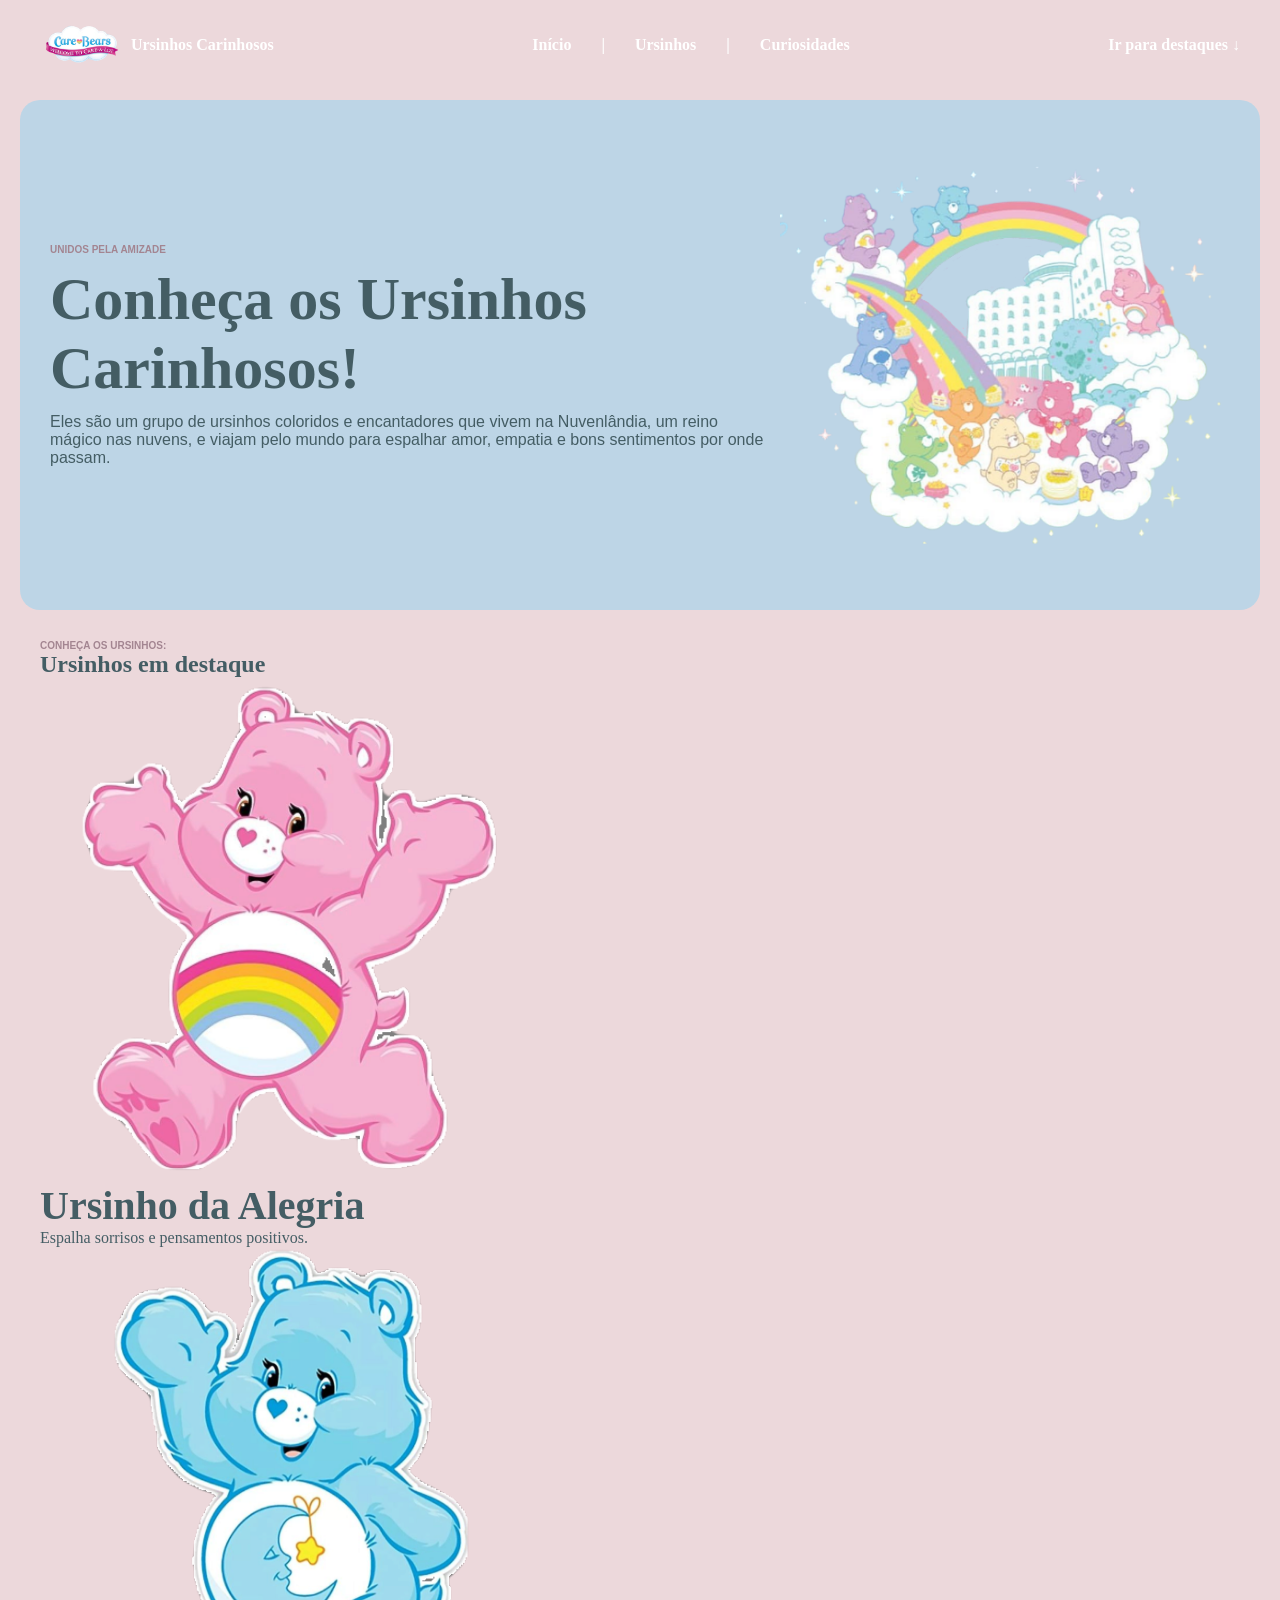
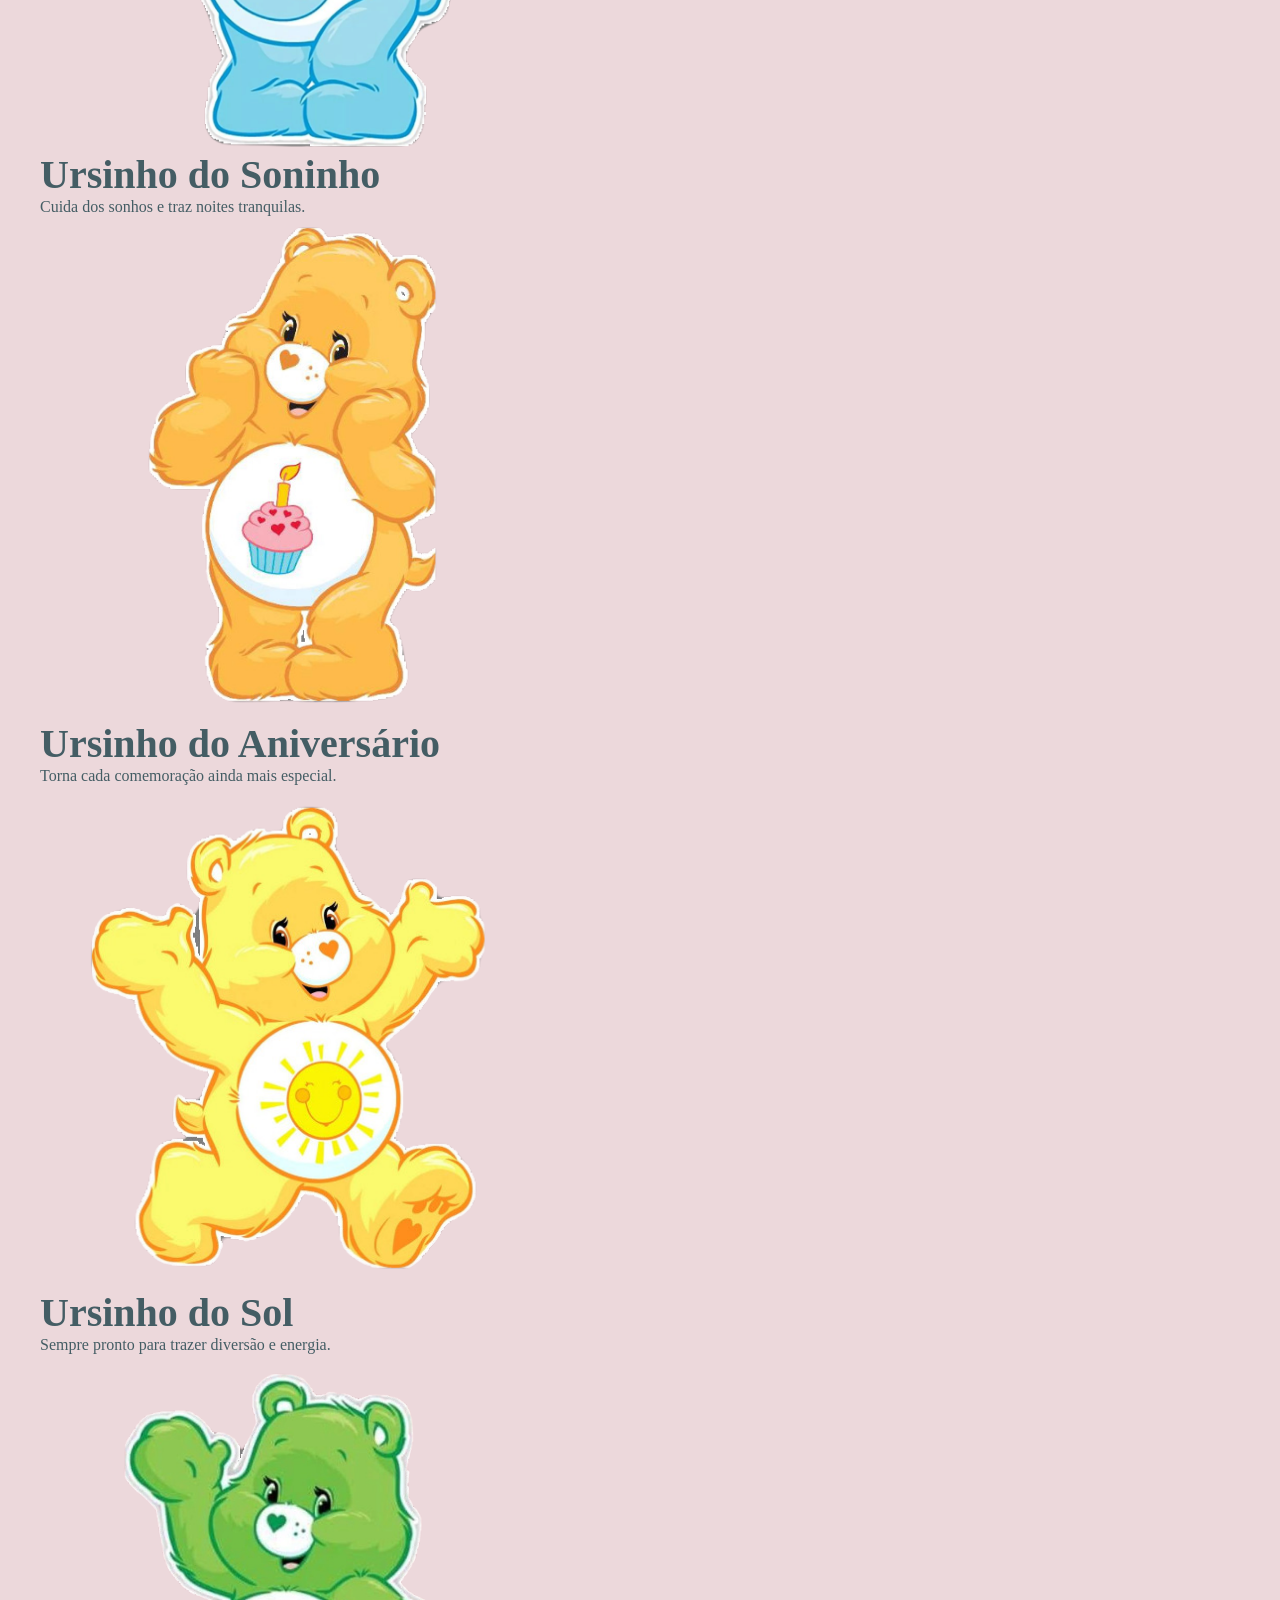
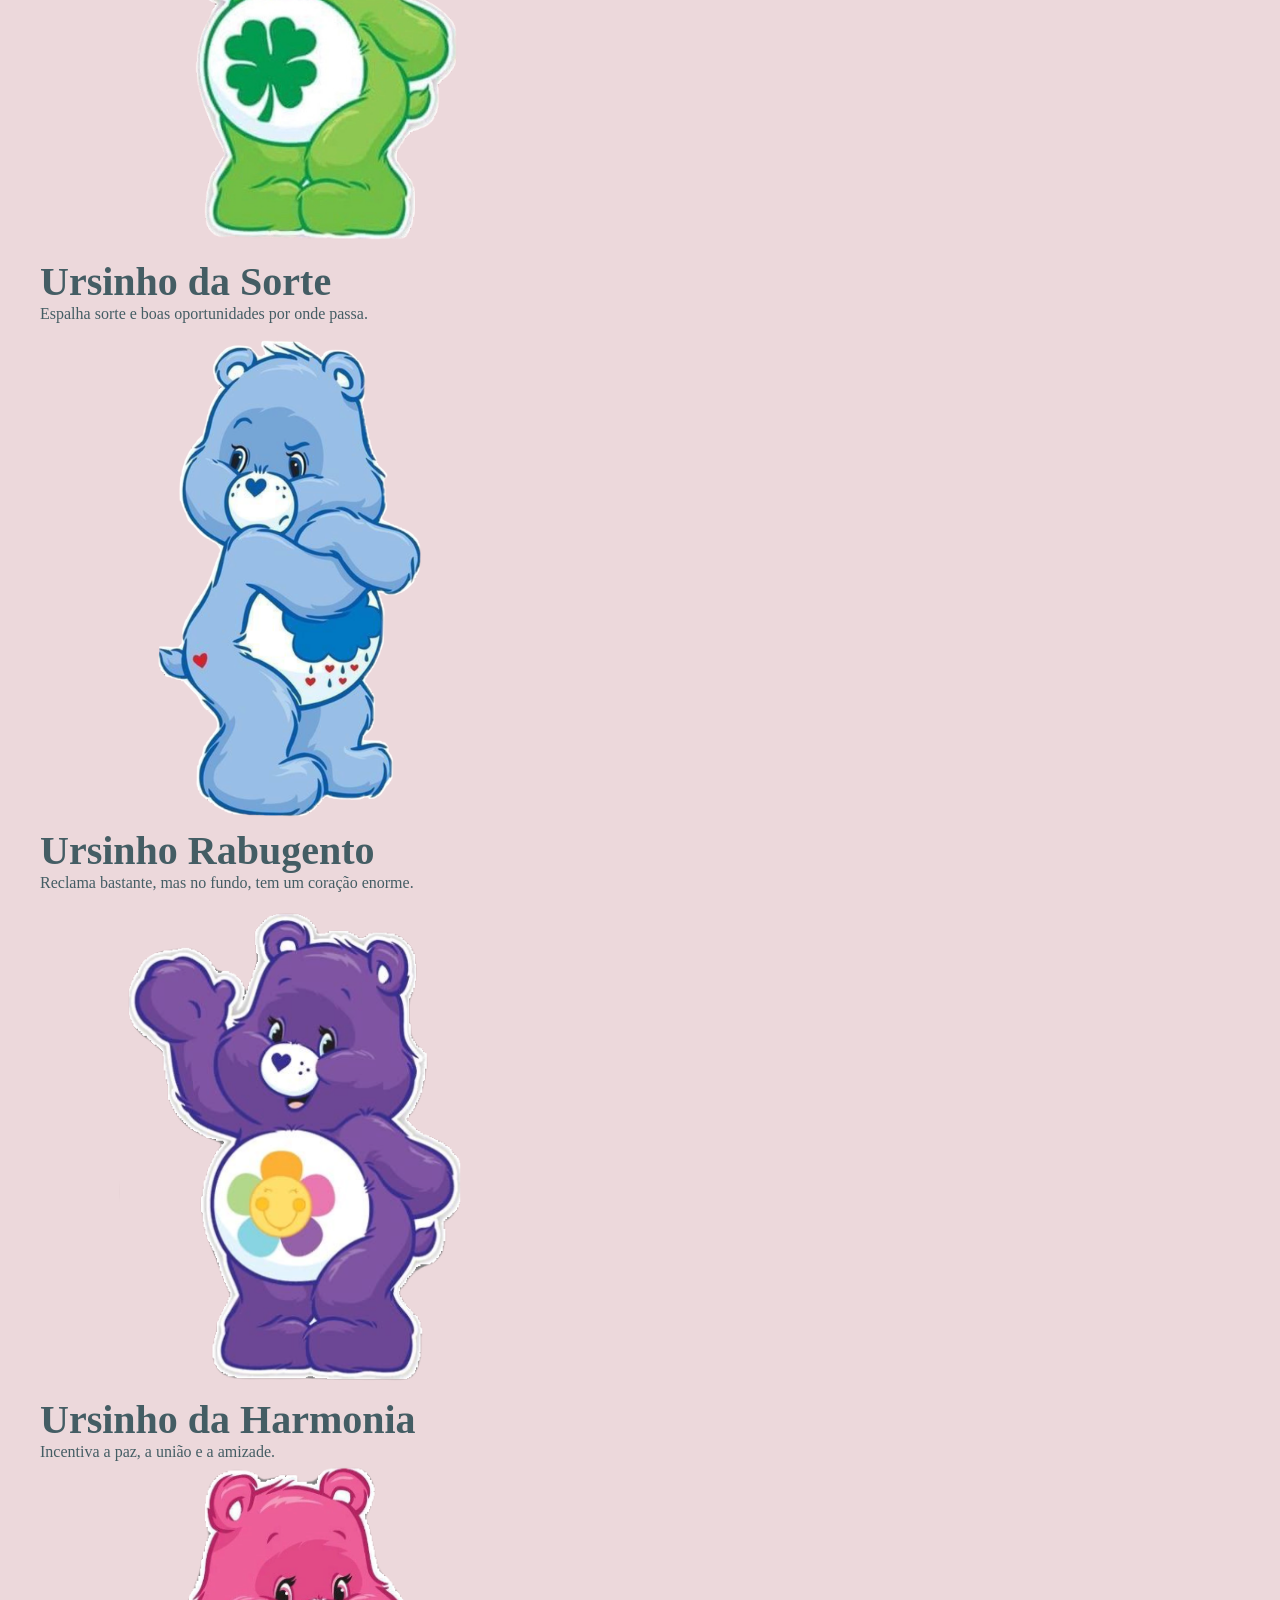
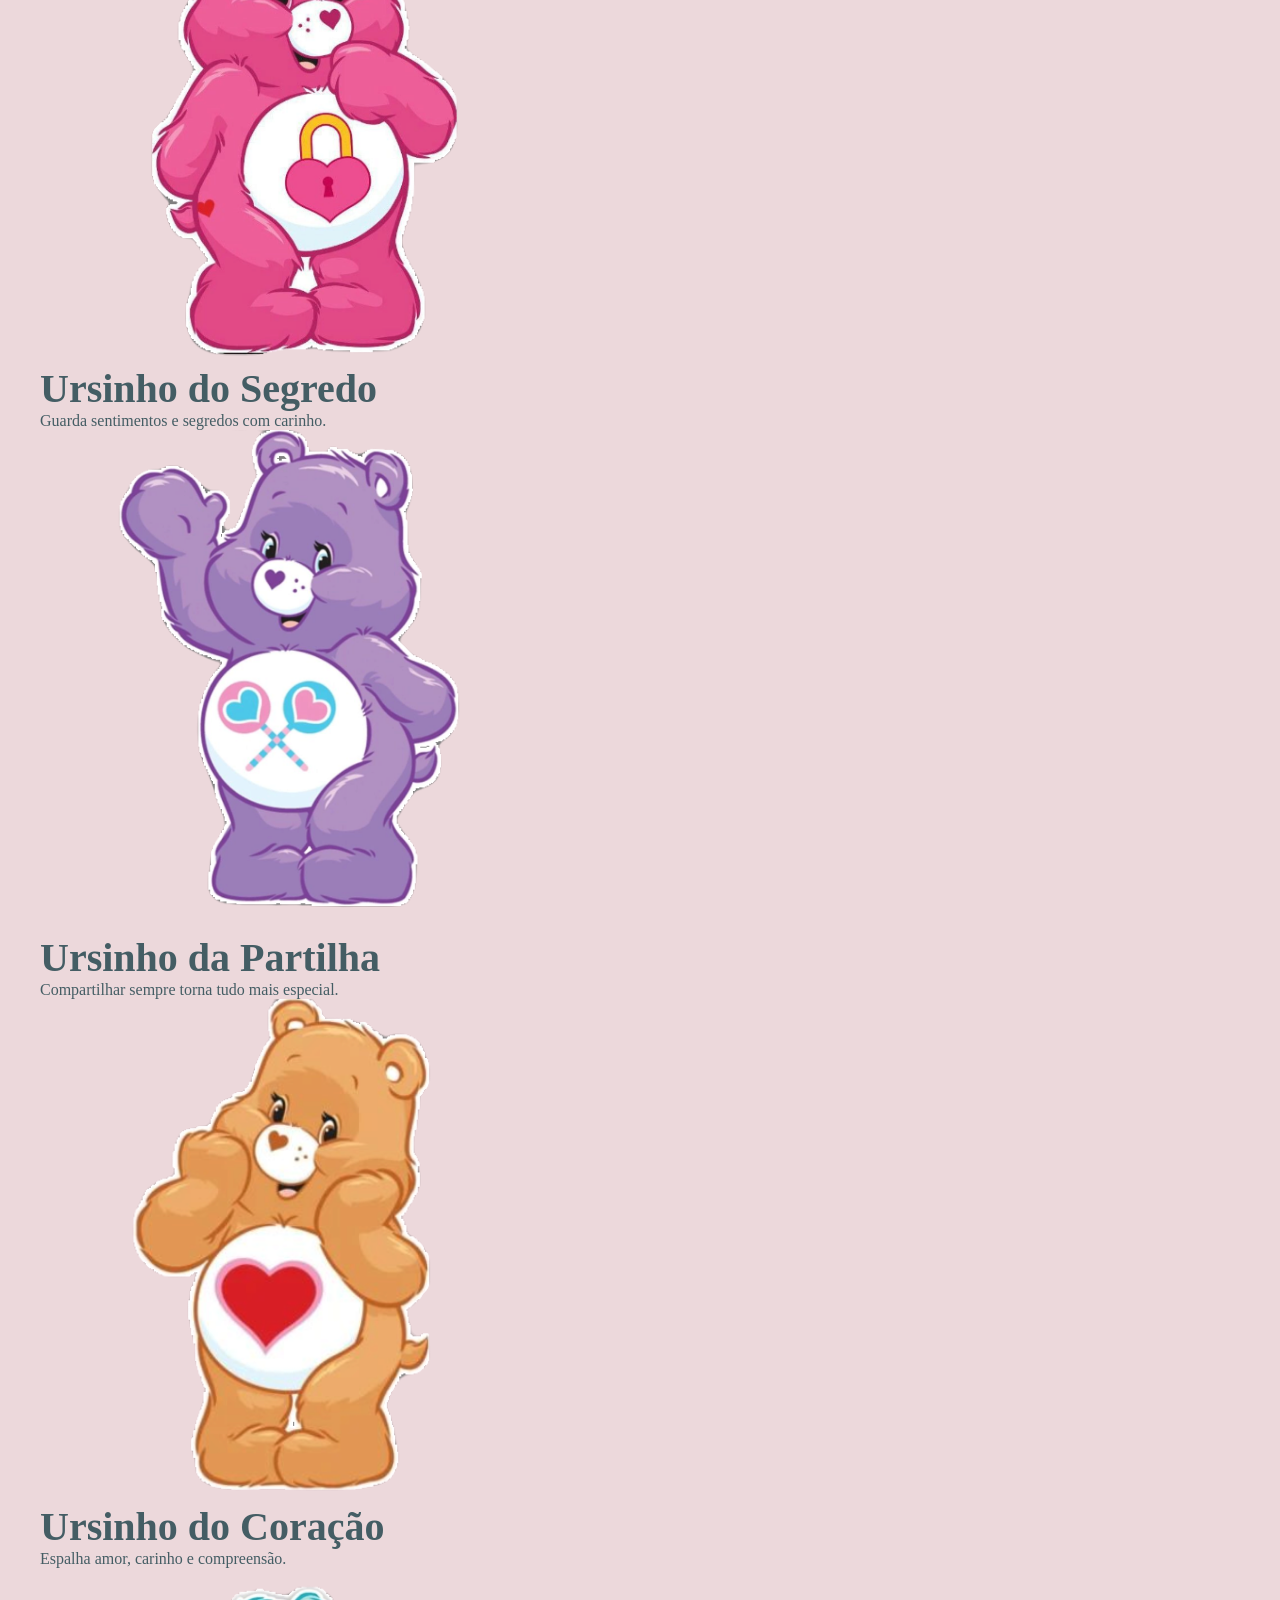
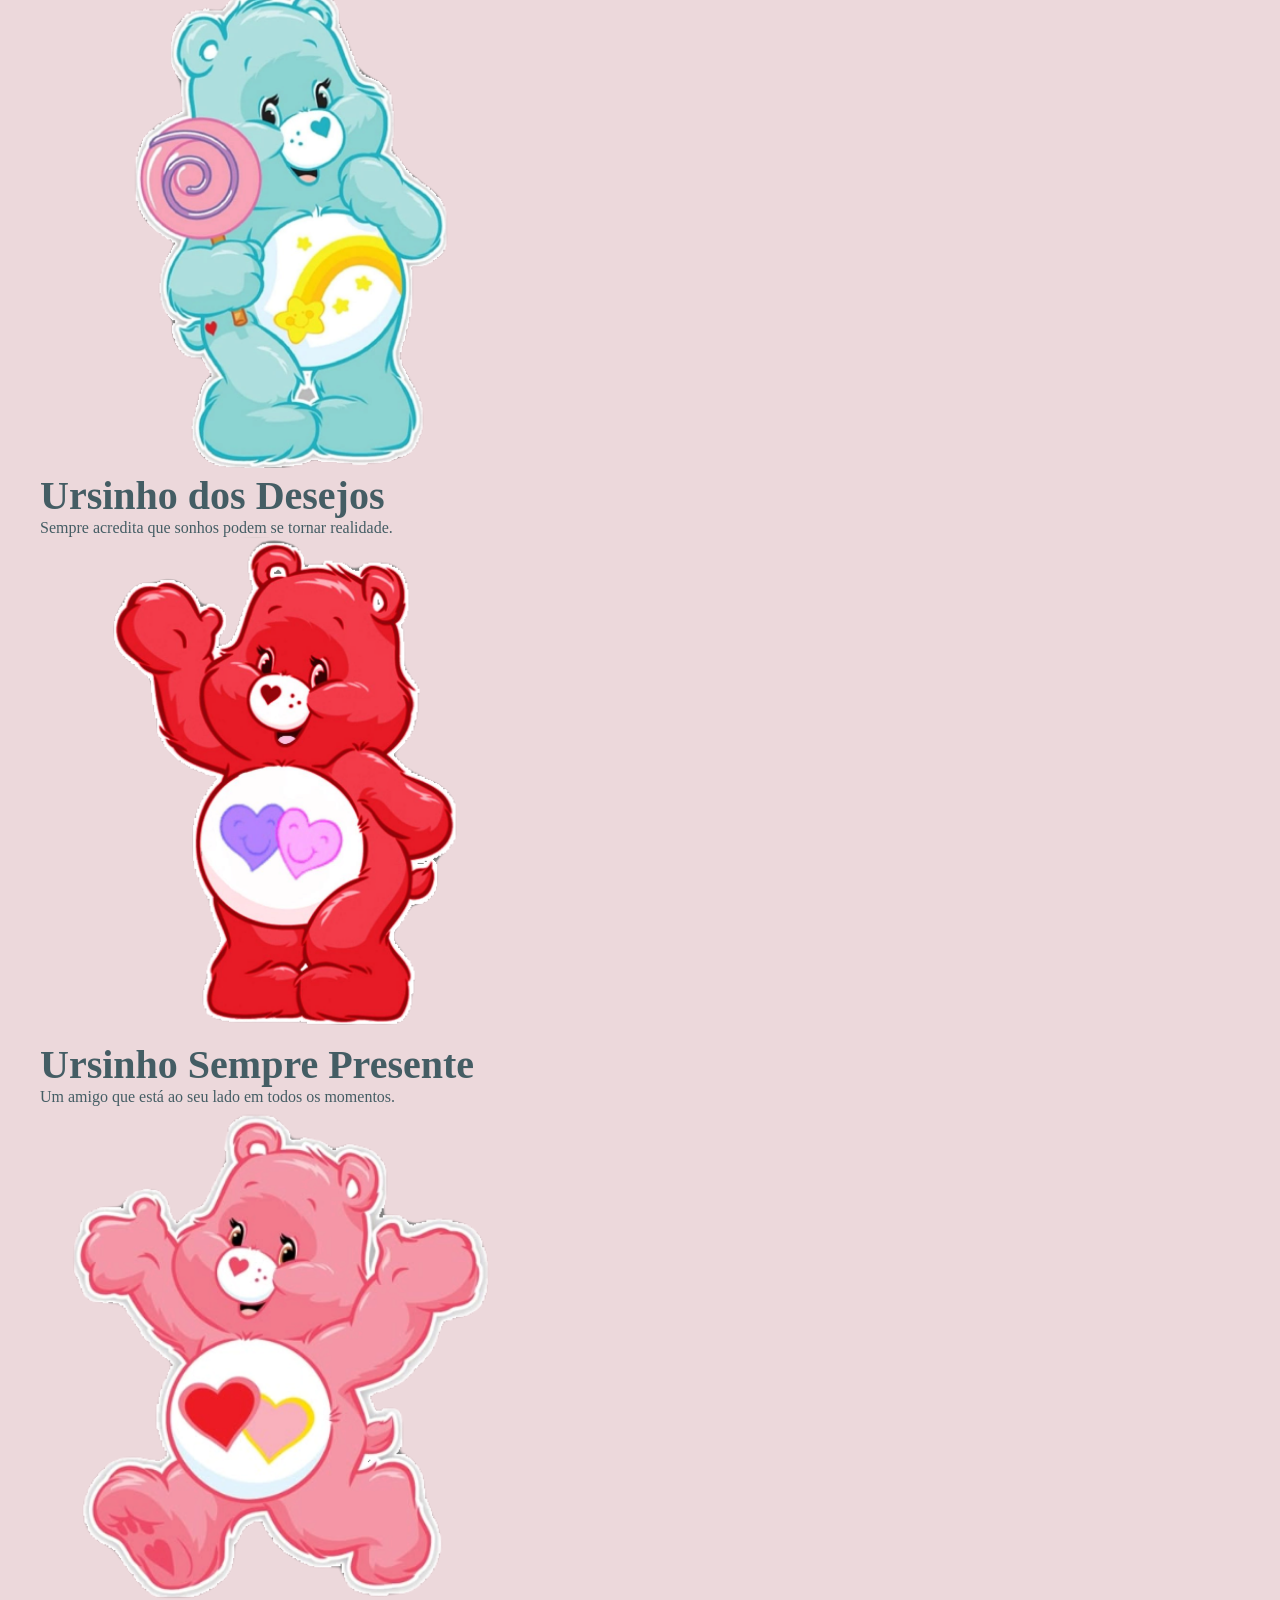
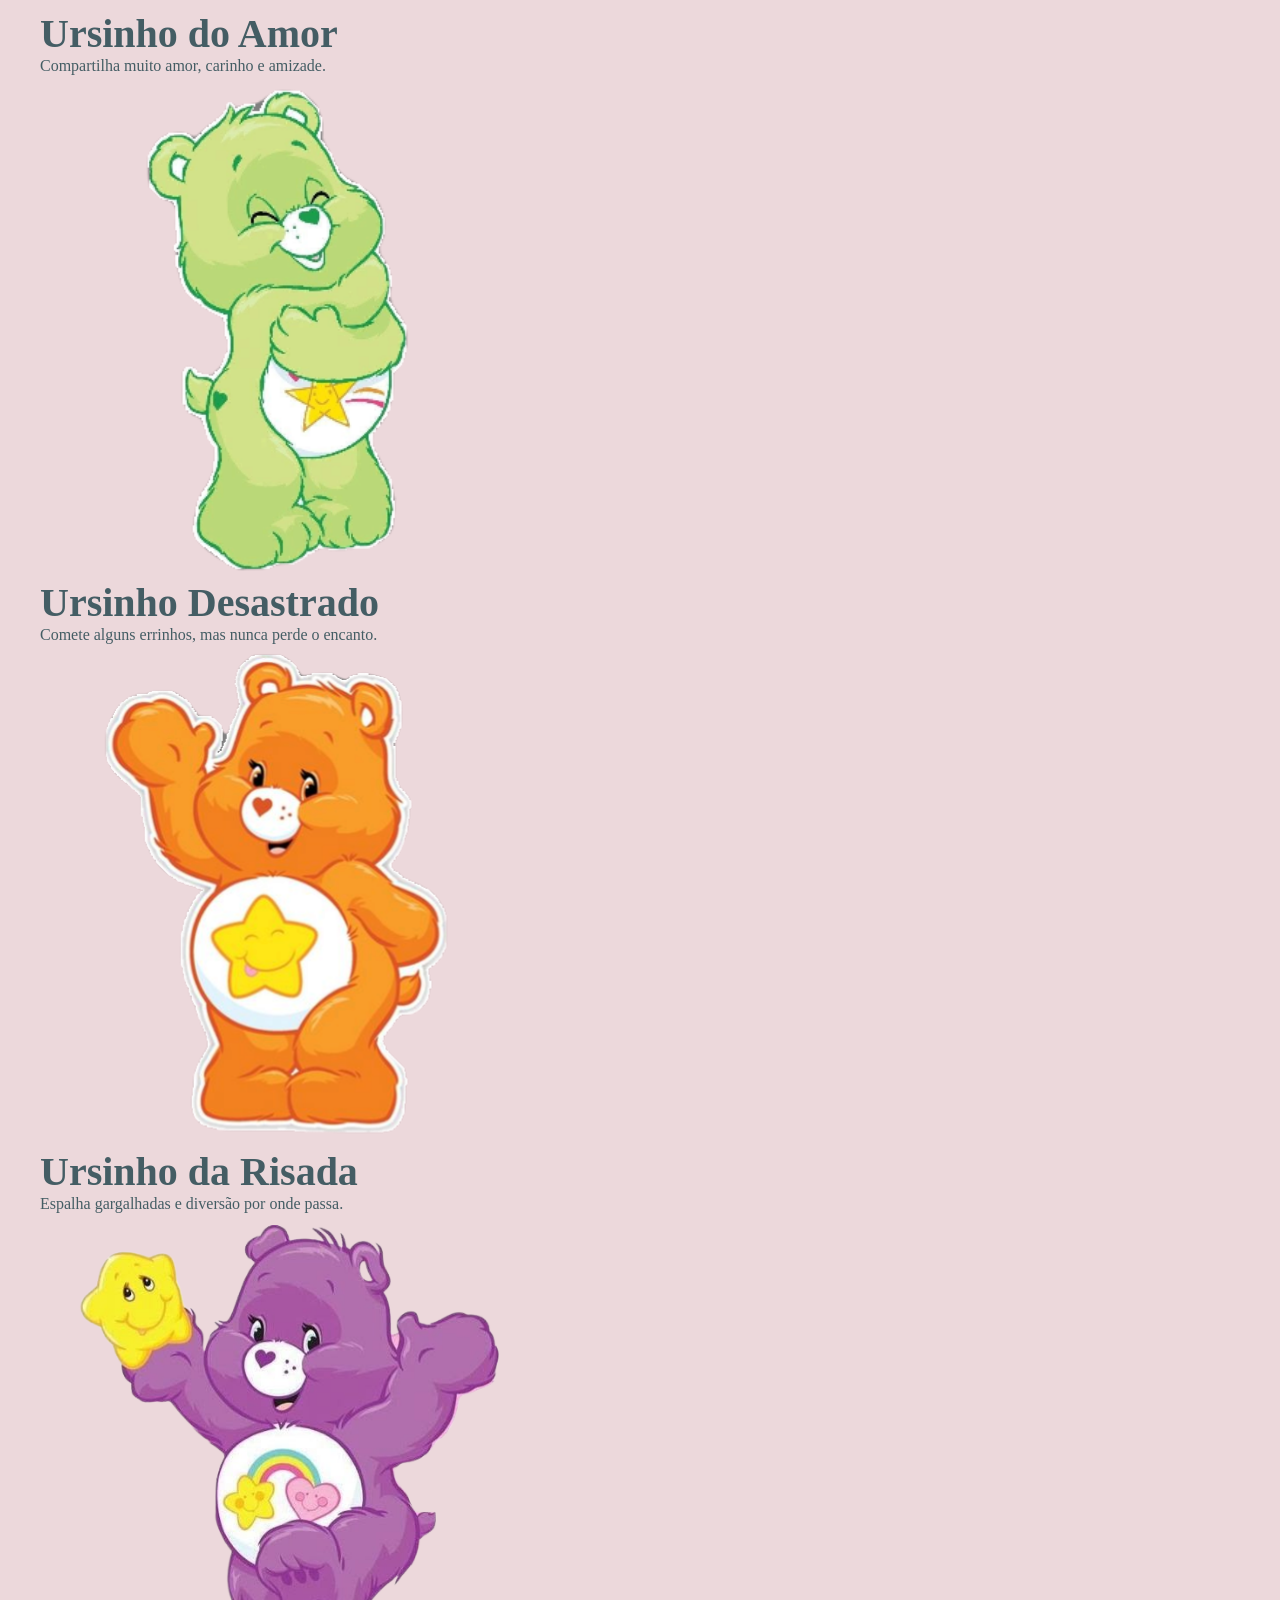
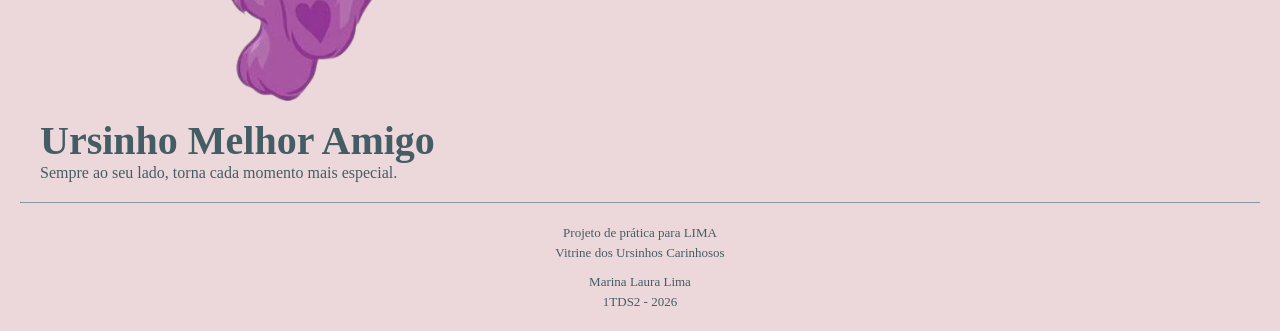
==== pages/curiosidades.html @ b3a531c2 "feat: adiciona minissite com páginas de ursinhos e curiosidades incompletas" ====
<!DOCTYPE html>
<html lang="pt-BR">
    <head>
        <meta charset="UTF-8"/>
        <title>Vitrine dos Ursinhos Carinhosos</title>
        <link rel="stylesheet" href="../css/curiosidades.css"/>
    </head>

    <body>
        <header>
            <section id="logo">
                <img src="../assets/img/logo.png" alt="Logo dos Ursinhos Carinhosos"/>
                <p>Ursinhos Carinhosos</p>
            </section>
            <section id="opcoes">
                <a href="../index.html">Início</a>
                <p>|</p>
                <a href="../pages/ursinhos.html">Ursinhos</a>
                <p>|</p>
                <a href="../pages/curiosidades.html">Curiosidades</a>
            </section>
            <section id="ir-para-destaques">
                <a href="#destaques">Ir para destaques ↓</a>
            </section>
        </header>

        <main>
            <section id="introducao">
                <article>
                    <p class="letras_pequenas">Unidos pela amizade</p>
                    <h1>Conheça os Ursinhos Carinhosos!</h1>
                    <p>Eles são um grupo de ursinhos coloridos e encantadores que vivem na Nuvenlândia, um reino mágico nas nuvens, e viajam pelo mundo para espalhar amor, empatia e bons sentimentos por onde passam.</p>
                </article>
                <img src="../assets/img/icon.png" alt="Foto dos ursinhos carinhosos na Nuvenlândia"/>
            </section>
            <section id="galeria">
                <article>
                    <p class="letras_pequenas">Conheça os ursinhos:</p>
                    <h2>Ursinhos em destaque</h2>
                </article>
                <section id="ursinhos">
                    <article class="ursinho">
                        <img src="../assets/img/cheer.png" alt="Foto do Ursinho da Alegria"/>
                        <h3>Ursinho da Alegria</h3>
                        <p>Espalha sorrisos e pensamentos positivos.</p>
                    </article>
                    <article class="ursinho">
                        <img src="../assets/img/bedtime.png" alt="Foto do Ursinho do Soninho"/>
                        <h3>Ursinho do Soninho</h3>
                        <p>Cuida dos sonhos e traz noites tranquilas.</p>
                    </article>
                    <article class="ursinho">
                        <img src="../assets/img/birthday.png" alt="Foto do Ursinho do Aniversário"/>
                        <h3>Ursinho do Aniversário</h3>
                        <p>Torna cada comemoração ainda mais especial.</p>
                    </article>
                    <article class="ursinho">
                        <img src="../assets/img/funshine.png" alt="Foto do Ursinho da Sol"/>
                        <h3>Ursinho do Sol</h3>
                        <p>Sempre pronto para trazer diversão e energia.</p>
                    </article>
                    <article class="ursinho">
                        <img src="../assets/img/goodluck.png" alt="Foto do Ursinho da Sorte"/>
                        <h3>Ursinho da Sorte</h3>
                        <p>Espalha sorte e boas oportunidades por onde passa.</p>
                    </article>
                    <article class="ursinho">
                        <img src="../assets/img/grumpy.png" alt="Foto do Ursinho Rabugento"/>
                        <h3>Ursinho Rabugento</h3>
                        <p>Reclama bastante, mas no fundo, tem um coração enorme.</p>
                    </article>
                    <article class="ursinho">
                        <img src="../assets/img/harmony.png" alt="Foto do Ursinho da Harmonia"/>
                        <h3>Ursinho da Harmonia</h3>
                        <p>Incentiva a paz, a união e a amizade.</p>
                    </article>
                    <article class="ursinho">
                        <img src="../assets/img/secretheart.png" alt="Foto do Ursinho do Segredo"/>
                        <h3>Ursinho do Segredo</h3>
                        <p>Guarda sentimentos e segredos com carinho.</p>
                    </article>
                    <article class="ursinho">
                        <img src="../assets/img/share.png" alt="Foto do Ursinho da Partilha"/>
                        <h3>Ursinho da Partilha</h3>
                        <p>Compartilhar sempre torna tudo mais especial.</p>
                    </article>
                    <article class="ursinho">
                        <img src="../assets/img/tenderheart.png" alt="Foto do Ursinho do Coração"/>
                        <h3>Ursinho do Coração</h3>
                        <p>Espalha amor, carinho e compreensão.</p>
                    </article>
                    <article class="ursinho">
                        <img src="../assets/img/wish.png" alt="Foto do Ursinho dos Desejos"/>
                        <h3>Ursinho dos Desejos</h3>
                        <p>Sempre acredita que sonhos podem se tornar realidade.</p>
                    </article>
                    <article class="ursinho">
                        <img src="../assets/img/alwaysthere.png" alt="Foto do Ursinho Sempre Presente"/>
                        <h3>Ursinho Sempre Presente</h3>
                        <p>Um amigo que está ao seu lado em todos os momentos.</p>
                    </article>
                    <article class="ursinho">
                        <img src="../assets/img/lovealot.png" alt="Foto do Ursinho do Amor"/>
                        <h3>Ursinho do Amor</h3>
                        <p>Compartilha muito amor, carinho e amizade.</p>
                    </article>
                    <article class="ursinho">
                        <img src="../assets/img/oopsy.png" alt="Foto do Ursinho Desastrado"/>
                        <h3>Ursinho Desastrado</h3>
                        <p>Comete alguns errinhos, mas nunca perde o encanto.</p>
                    </article>
                    <article class="ursinho">
                        <img src="../assets/img/laughalot.png" alt="Foto do Ursinho da Risada"/>
                        <h3>Ursinho da Risada</h3>
                        <p>Espalha gargalhadas e diversão por onde passa.</p>
                    </article>
                    <article class="ursinho">
                        <img src="../assets/img/bestfriend.png" alt="Foto do Ursinho Melhor Amigo"/>
                        <h3>Ursinho Melhor Amigo</h3>
                        <p>Sempre ao seu lado, torna cada momento mais especial.</p>
                    </article>
                </section>
            </section>
        </main>

        <footer>
            <hr>
            <p>Projeto de prática para LIMA</p>
            <p>Vitrine dos Ursinhos Carinhosos</p>
            <section id="identificacao">
                <p>Marina Laura Lima</p>
                <p>1TDS2 - 2026 </p>
            </section>
        </footer>
    </body>
</html>
---- css/curiosidades.css ----
* {
    padding: 0;
    margin: 0;
    box-sizing: border-box;
}

body {
    background-color: rgb(236, 216, 219);
    margin: 20px;
    font-family: Georgia, 'Times New Roman', Times, serif;
    color: rgb(68, 93, 100);
}

header {
    display: flex;
    justify-content: space-between;
    margin-left: 20px;
    margin-right: 20px;
    align-items: center;
}

a {
    text-decoration: none;
    color: rgb(255, 255, 255);
}

a:hover {
    color: rgb(163, 133, 145);
}

#logo {
    display: flex;
    align-items: center;
    font-weight: bold;
    color: rgb(255, 255, 255);
}

#logo img {
    height: 50px;
}

#opcoes {
    color: white;
    display: flex;
    gap: 30px;
    font-weight: bold;
}

#ir-para-destaques {
    font-weight: bold;
}

.letras_pequenas {
    font-family: 'Segoe UI', Tahoma, Geneva, Verdana, sans-serif;
    font-weight: bold;
    text-transform: uppercase;
    font-size: x-small;
    color: rgb(163, 133, 145);
}

#introducao {
    background-color: rgba(170, 212, 236, 0.7);
    border-radius: 20px;
    padding: 30px;
    display: flex;
    justify-content: space-between;
    align-items: center;
    gap: 10px;
    margin-top: 30px;
    margin-bottom: 10px;
}

#introducao h1 {
    font-size: 60px;
    margin-top: 10px;
    margin-bottom: 10px;
}

#introducao p {
    font-family: 'Segoe UI', Tahoma, Geneva, Verdana, sans-serif;
}

#introducao img {
    width: 450px;
    height: 450px;
}

#galeria {
    padding: 20px;
}

#galeria h3 {
    font-size: 40px;
}

#motivos {
    display: flex;
    flex-wrap: wrap;
    justify-content: center;
    gap: 20px;
    margin-top: 20px;
    margin-bottom: 20px;
}

.motivo {
    width: 30%;
    flex-direction: row;
    justify-content: center;
    align-items: center;
    background-color: rgb(223, 192, 196, 0.5);
    border-radius: 20px;
    border-style: solid;
    border-color: rgb(163, 133, 145, 0.5);
    padding: 20px;
    text-align: center;
}

.emoji {
    font-size: 80px;
}

.motivo p {
    font-family: 'Segoe UI', Tahoma, Geneva, Verdana, sans-serif;
    margin-top: 5px;
}

#ir-para-personagens {
    text-align: center;
    background-color: rgba(170, 212, 236, 0.7);
    border-radius: 20px;
    padding:20px;
    margin-bottom: 20px;
}

#ir-para-personagens h3 {
    margin-bottom: 20px;
}

#ir-para-personagens a {
    font-weight: bold;
    color: rgb(255, 255, 255);
    background-color: rgb(223, 192, 196, 0.5);
    padding: 10px;
    border-radius: 20px;
    border-style: solid;
    border-color: rgb(163, 133, 145, 0.5)
}

#ir-para-personagens a:hover {
    color: rgb(163, 133, 145);
}



footer {
    text-align: center;
    font-size: small;
    line-height: 1.5;
}

footer hr {
    margin-bottom: 20px;
    border-top: none;
    border-width: 1px;
    border-color: rgba(98, 125, 141, 0.7);
}

#identificacao {
    margin-top: 10px;
}
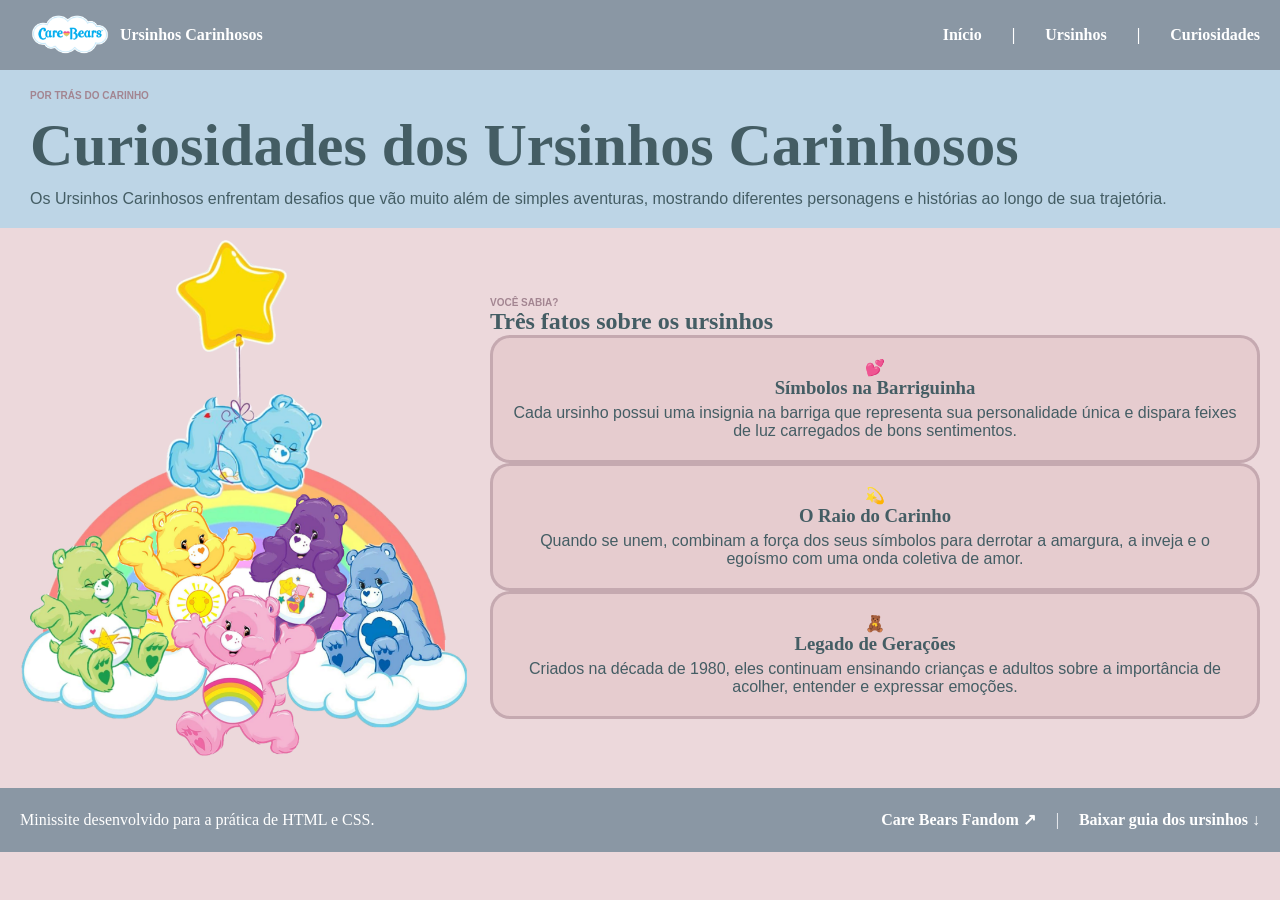
==== commit 66ed8ed4: "feat: adiciona página de ursinhos completa e muda estilo" ====
--- a/pages/curiosidades.html
+++ b/pages/curiosidades.html
@@ -19,117 +19,54 @@
                 <p>|</p>
                 <a href="../pages/curiosidades.html">Curiosidades</a>
             </section>
-            <section id="ir-para-destaques">
-                <a href="#destaques">Ir para destaques ↓</a>
-            </section>
         </header>
 
         <main>
             <section id="introducao">
                 <article>
-                    <p class="letras_pequenas">Unidos pela amizade</p>
-                    <h1>Conheça os Ursinhos Carinhosos!</h1>
-                    <p>Eles são um grupo de ursinhos coloridos e encantadores que vivem na Nuvenlândia, um reino mágico nas nuvens, e viajam pelo mundo para espalhar amor, empatia e bons sentimentos por onde passam.</p>
+                    <p class="letras_pequenas">Por trás do carinho</p>
+                    <h1>Curiosidades dos Ursinhos Carinhosos</h1>
+                    <p>Os Ursinhos Carinhosos enfrentam desafios que vão muito além de simples aventuras, mostrando diferentes personagens e histórias ao longo de sua trajetória.</p>
                 </article>
-                <img src="../assets/img/icon.png" alt="Foto dos ursinhos carinhosos na Nuvenlândia"/>
             </section>
-            <section id="galeria">
-                <article>
-                    <p class="letras_pequenas">Conheça os ursinhos:</p>
-                    <h2>Ursinhos em destaque</h2>
-                </article>
-                <section id="ursinhos">
-                    <article class="ursinho">
-                        <img src="../assets/img/cheer.png" alt="Foto do Ursinho da Alegria"/>
-                        <h3>Ursinho da Alegria</h3>
-                        <p>Espalha sorrisos e pensamentos positivos.</p>
+            <section id="area-curiosidades">
+                <section>
+                    <img src="../assets/img/curiosidades.png" alt="Foto dos Ursinhos Carinhosos em um arco-íris."/>
+                </section>
+                <section>
+                    <article>
+                        <p class="letras_pequenas">Você sabia?</p>
+                        <h2>Três fatos sobre os ursinhos</h2>
                     </article>
-                    <article class="ursinho">
-                        <img src="../assets/img/bedtime.png" alt="Foto do Ursinho do Soninho"/>
-                        <h3>Ursinho do Soninho</h3>
-                        <p>Cuida dos sonhos e traz noites tranquilas.</p>
-                    </article>
-                    <article class="ursinho">
-                        <img src="../assets/img/birthday.png" alt="Foto do Ursinho do Aniversário"/>
-                        <h3>Ursinho do Aniversário</h3>
-                        <p>Torna cada comemoração ainda mais especial.</p>
-                    </article>
-                    <article class="ursinho">
-                        <img src="../assets/img/funshine.png" alt="Foto do Ursinho da Sol"/>
-                        <h3>Ursinho do Sol</h3>
-                        <p>Sempre pronto para trazer diversão e energia.</p>
-                    </article>
-                    <article class="ursinho">
-                        <img src="../assets/img/goodluck.png" alt="Foto do Ursinho da Sorte"/>
-                        <h3>Ursinho da Sorte</h3>
-                        <p>Espalha sorte e boas oportunidades por onde passa.</p>
-                    </article>
-                    <article class="ursinho">
-                        <img src="../assets/img/grumpy.png" alt="Foto do Ursinho Rabugento"/>
-                        <h3>Ursinho Rabugento</h3>
-                        <p>Reclama bastante, mas no fundo, tem um coração enorme.</p>
-                    </article>
-                    <article class="ursinho">
-                        <img src="../assets/img/harmony.png" alt="Foto do Ursinho da Harmonia"/>
-                        <h3>Ursinho da Harmonia</h3>
-                        <p>Incentiva a paz, a união e a amizade.</p>
-                    </article>
-                    <article class="ursinho">
-                        <img src="../assets/img/secretheart.png" alt="Foto do Ursinho do Segredo"/>
-                        <h3>Ursinho do Segredo</h3>
-                        <p>Guarda sentimentos e segredos com carinho.</p>
-                    </article>
-                    <article class="ursinho">
-                        <img src="../assets/img/share.png" alt="Foto do Ursinho da Partilha"/>
-                        <h3>Ursinho da Partilha</h3>
-                        <p>Compartilhar sempre torna tudo mais especial.</p>
-                    </article>
-                    <article class="ursinho">
-                        <img src="../assets/img/tenderheart.png" alt="Foto do Ursinho do Coração"/>
-                        <h3>Ursinho do Coração</h3>
-                        <p>Espalha amor, carinho e compreensão.</p>
-                    </article>
-                    <article class="ursinho">
-                        <img src="../assets/img/wish.png" alt="Foto do Ursinho dos Desejos"/>
-                        <h3>Ursinho dos Desejos</h3>
-                        <p>Sempre acredita que sonhos podem se tornar realidade.</p>
-                    </article>
-                    <article class="ursinho">
-                        <img src="../assets/img/alwaysthere.png" alt="Foto do Ursinho Sempre Presente"/>
-                        <h3>Ursinho Sempre Presente</h3>
-                        <p>Um amigo que está ao seu lado em todos os momentos.</p>
-                    </article>
-                    <article class="ursinho">
-                        <img src="../assets/img/lovealot.png" alt="Foto do Ursinho do Amor"/>
-                        <h3>Ursinho do Amor</h3>
-                        <p>Compartilha muito amor, carinho e amizade.</p>
-                    </article>
-                    <article class="ursinho">
-                        <img src="../assets/img/oopsy.png" alt="Foto do Ursinho Desastrado"/>
-                        <h3>Ursinho Desastrado</h3>
-                        <p>Comete alguns errinhos, mas nunca perde o encanto.</p>
-                    </article>
-                    <article class="ursinho">
-                        <img src="../assets/img/laughalot.png" alt="Foto do Ursinho da Risada"/>
-                        <h3>Ursinho da Risada</h3>
-                        <p>Espalha gargalhadas e diversão por onde passa.</p>
-                    </article>
-                    <article class="ursinho">
-                        <img src="../assets/img/bestfriend.png" alt="Foto do Ursinho Melhor Amigo"/>
-                        <h3>Ursinho Melhor Amigo</h3>
-                        <p>Sempre ao seu lado, torna cada momento mais especial.</p>
-                    </article>
+                    <section id="curiosidades">
+                        <article class="curiosidade">
+                            <span class="emoji">💕</span>
+                            <h3>Símbolos na Barriguinha</h3>
+                            <p>Cada ursinho possui uma insignia na barriga que representa sua personalidade única e dispara feixes de luz carregados de bons sentimentos.</p>
+                        </article>
+                        <article class="curiosidade">
+                            <span class="emoji">💫</span>
+                            <h3>O Raio do Carinho</h3>
+                            <p>Quando se unem, combinam a força dos seus símbolos para derrotar a amargura, a inveja e o egoísmo com uma onda coletiva de amor.</p>
+                        </article>
+                        <article class="curiosidade">
+                            <span class="emoji">🧸</span>
+                            <h3>Legado de Gerações</h3>
+                            <p>Criados na década de 1980, eles continuam ensinando crianças e adultos sobre a importância de acolher, entender e expressar emoções.</p>
+                        </article>
+                    </section>
                 </section>
             </section>
         </main>
 
         <footer>
-            <hr>
-            <p>Projeto de prática para LIMA</p>
-            <p>Vitrine dos Ursinhos Carinhosos</p>
-            <section id="identificacao">
-                <p>Marina Laura Lima</p>
-                <p>1TDS2 - 2026 </p>
+            <section>
+                <p>Minissite desenvolvido para a prática de HTML e CSS.</p>
+            </section>
+            <section id="links-rodape">
+                <span class="link"><a href="https://carebears.fandom.com/wiki/Care_Bears" target="_blank" rel="noreferrer">Care Bears Fandom ↗</a></span>
+                <p>|</p>
+                <span class="link"><a href="">Baixar guia dos ursinhos ↓</a></span>
             </section>
         </footer>
     </body>
--- a/css/curiosidades.css
+++ b/css/curiosidades.css
@@ -6,16 +6,17 @@
 
 body {
     background-color: rgb(236, 216, 219);
-    margin: 20px;
     font-family: Georgia, 'Times New Roman', Times, serif;
     color: rgb(68, 93, 100);
 }
 
 header {
+    background-color: rgba(98, 125, 141, 0.7);
+    padding: 10px;
     display: flex;
     justify-content: space-between;
-    margin-left: 20px;
-    margin-right: 20px;
+    padding-left: 20px;
+    padding-right: 20px;
     align-items: center;
 }
 
@@ -25,7 +26,7 @@
 }
 
 a:hover {
-    color: rgb(163, 133, 145);
+    color: rgb(68, 93, 100);
 }
 
 #logo {
@@ -46,10 +47,6 @@
     font-weight: bold;
 }
 
-#ir-para-destaques {
-    font-weight: bold;
-}
-
 .letras_pequenas {
     font-family: 'Segoe UI', Tahoma, Geneva, Verdana, sans-serif;
     font-weight: bold;
@@ -60,14 +57,13 @@
 
 #introducao {
     background-color: rgba(170, 212, 236, 0.7);
-    border-radius: 20px;
-    padding: 30px;
+    padding: 20px;
+    padding-left: 30px;
+    padding-right: 30px;
     display: flex;
     justify-content: space-between;
     align-items: center;
     gap: 10px;
-    margin-top: 30px;
-    margin-bottom: 10px;
 }
 
 #introducao h1 {
@@ -80,31 +76,19 @@
     font-family: 'Segoe UI', Tahoma, Geneva, Verdana, sans-serif;
 }
 
-#introducao img {
-    width: 450px;
-    height: 450px;
+#area-curiosidades {
+    padding: 20px;
+    display: flex;
+    gap: 20px;
+    height: 560px;
+    align-items: center;
 }
 
-#galeria {
-    padding: 20px;
+#area-curiosidades img {
+    width: 450px;
 }
 
-#galeria h3 {
-    font-size: 40px;
-}
-
-#motivos {
-    display: flex;
-    flex-wrap: wrap;
-    justify-content: center;
-    gap: 20px;
-    margin-top: 20px;
-    margin-bottom: 20px;
-}
-
-.motivo {
-    width: 30%;
-    flex-direction: row;
+.curiosidade {
     justify-content: center;
     align-items: center;
     background-color: rgb(223, 192, 196, 0.5);
@@ -115,56 +99,26 @@
     text-align: center;
 }
 
-.emoji {
-    font-size: 80px;
-}
-
-.motivo p {
+.curiosidade p {
     font-family: 'Segoe UI', Tahoma, Geneva, Verdana, sans-serif;
     margin-top: 5px;
 }
 
-#ir-para-personagens {
-    text-align: center;
-    background-color: rgba(170, 212, 236, 0.7);
-    border-radius: 20px;
-    padding:20px;
-    margin-bottom: 20px;
+footer {
+    display: flex;
+    justify-content: space-between;
+    background-color: rgba(98, 125, 141, 0.7);
+    color: white;
+    align-items: center;
+    line-height: 1.5;
+    padding: 20px;
 }
 
-#ir-para-personagens h3 {
-    margin-bottom: 20px;
+#links-rodape {
+    display: flex;
+    gap: 20px
 }
 
-#ir-para-personagens a {
+.link {
     font-weight: bold;
-    color: rgb(255, 255, 255);
-    background-color: rgb(223, 192, 196, 0.5);
-    padding: 10px;
-    border-radius: 20px;
-    border-style: solid;
-    border-color: rgb(163, 133, 145, 0.5)
 }
-
-#ir-para-personagens a:hover {
-    color: rgb(163, 133, 145);
-}
-
-
-
-footer {
-    text-align: center;
-    font-size: small;
-    line-height: 1.5;
-}
-
-footer hr {
-    margin-bottom: 20px;
-    border-top: none;
-    border-width: 1px;
-    border-color: rgba(98, 125, 141, 0.7);
-}
-
-#identificacao {
-    margin-top: 10px;
-}
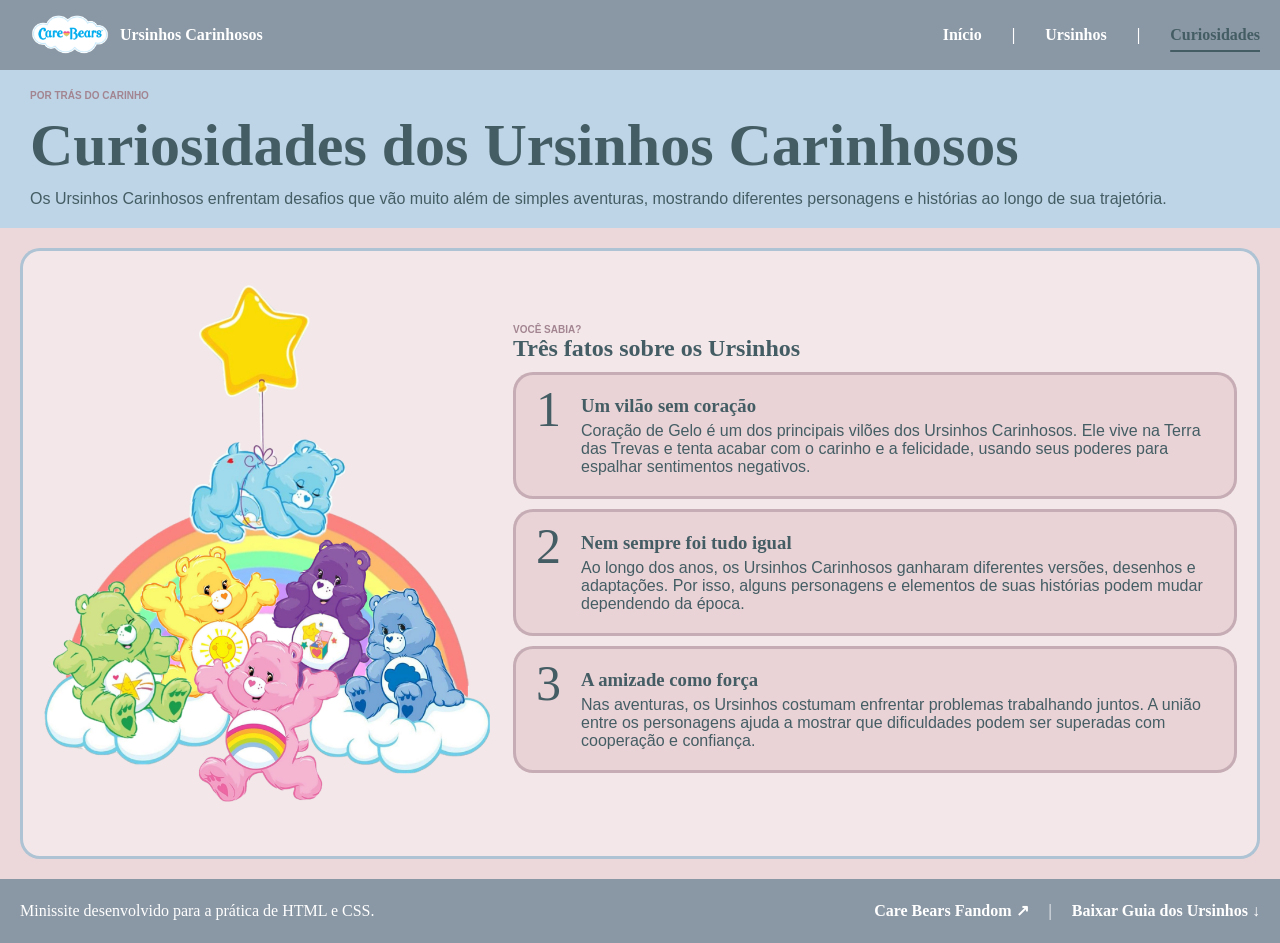
==== commit db28b8ef: "feat: adiciona página de curiosidades" ====
--- a/pages/curiosidades.html
+++ b/pages/curiosidades.html
@@ -2,7 +2,7 @@
 <html lang="pt-BR">
     <head>
         <meta charset="UTF-8"/>
-        <title>Vitrine dos Ursinhos Carinhosos</title>
+        <title>Vitrine dos Ursinhos Carinhosos - Curiosidades</title>
         <link rel="stylesheet" href="../css/curiosidades.css"/>
     </head>
 
@@ -13,11 +13,11 @@
                 <p>Ursinhos Carinhosos</p>
             </section>
             <section id="opcoes">
-                <a href="../index.html">Início</a>
+                <span id="opcao-inicio"><a href="../index.html">Início</a></span>
                 <p>|</p>
-                <a href="../pages/ursinhos.html">Ursinhos</a>
+                <span id="opcao-ursinhos"><a href="../pages/ursinhos.html">Ursinhos</a></span>
                 <p>|</p>
-                <a href="../pages/curiosidades.html">Curiosidades</a>
+                <span id="opcao-curiosidades"><a href="../pages/curiosidades.html">Curiosidades</a></span>
             </section>
         </header>
 
@@ -36,24 +36,30 @@
                 <section>
                     <article>
                         <p class="letras_pequenas">Você sabia?</p>
-                        <h2>Três fatos sobre os ursinhos</h2>
+                        <h2>Três fatos sobre os Ursinhos</h2>
                     </article>
                     <section id="curiosidades">
-                        <article class="curiosidade">
-                            <span class="emoji">💕</span>
-                            <h3>Símbolos na Barriguinha</h3>
-                            <p>Cada ursinho possui uma insignia na barriga que representa sua personalidade única e dispara feixes de luz carregados de bons sentimentos.</p>
-                        </article>
-                        <article class="curiosidade">
-                            <span class="emoji">💫</span>
-                            <h3>O Raio do Carinho</h3>
-                            <p>Quando se unem, combinam a força dos seus símbolos para derrotar a amargura, a inveja e o egoísmo com uma onda coletiva de amor.</p>
-                        </article>
-                        <article class="curiosidade">
-                            <span class="emoji">🧸</span>
-                            <h3>Legado de Gerações</h3>
-                            <p>Criados na década de 1980, eles continuam ensinando crianças e adultos sobre a importância de acolher, entender e expressar emoções.</p>
-                        </article>
+                        <section class="curiosidade">
+                            <span class="numero">1</span>
+                            <article>
+                                <h3>Um vilão sem coração</h3>
+                                <p>Coração de Gelo é um dos principais vilões dos Ursinhos Carinhosos. Ele vive na Terra das Trevas e tenta acabar com o carinho e a felicidade, usando seus poderes para espalhar sentimentos negativos.</p>
+                            </article>
+                        </section>
+                        <section class="curiosidade">
+                            <span class="numero">2</span>
+                            <article>
+                                <h3>Nem sempre foi tudo igual</h3>
+                                <p>Ao longo dos anos, os Ursinhos Carinhosos ganharam diferentes versões, desenhos e adaptações. Por isso, alguns personagens e elementos de suas histórias podem mudar dependendo da época.</p>
+                            </article>
+                        </section>
+                        <section class="curiosidade">
+                            <span class="numero">3</span>
+                            <article>
+                                <h3>A amizade como força</h3>
+                                <p>Nas aventuras, os Ursinhos costumam enfrentar problemas trabalhando juntos. A união entre os personagens ajuda a mostrar que dificuldades podem ser superadas com cooperação e confiança.</p>
+                            </article>
+                        </section>
                     </section>
                 </section>
             </section>
@@ -66,7 +72,7 @@
             <section id="links-rodape">
                 <span class="link"><a href="https://carebears.fandom.com/wiki/Care_Bears" target="_blank" rel="noreferrer">Care Bears Fandom ↗</a></span>
                 <p>|</p>
-                <span class="link"><a href="">Baixar guia dos ursinhos ↓</a></span>
+                <span class="link"><a href="../assets/files/guia_ursinhos_carinhosos.txt" download>Baixar Guia dos Ursinhos ↓</a></span>
             </section>
         </footer>
     </body>
--- a/css/curiosidades.css
+++ b/css/curiosidades.css
@@ -47,6 +47,13 @@
     font-weight: bold;
 }
 
+#opcao-curiosidades a{
+    color: rgb(68, 93, 100);
+    text-decoration: underline;
+    text-decoration-thickness: 2px;
+    text-underline-offset: 10px;
+}
+
 .letras_pequenas {
     font-family: 'Segoe UI', Tahoma, Geneva, Verdana, sans-serif;
     font-weight: bold;
@@ -77,10 +84,14 @@
 }
 
 #area-curiosidades {
+    background-color: rgba(255, 255, 255, 0.4);
     padding: 20px;
+    border-radius: 20px;
+    border-style: solid;
+    border-color: rgba(145, 180, 201, 0.7);
+    margin: 20px;
     display: flex;
     gap: 20px;
-    height: 560px;
     align-items: center;
 }
 
@@ -89,19 +100,26 @@
 }
 
 .curiosidade {
+    display: flex;
+    gap: 20px;
     justify-content: center;
-    align-items: center;
     background-color: rgb(223, 192, 196, 0.5);
     border-radius: 20px;
     border-style: solid;
     border-color: rgb(163, 133, 145, 0.5);
     padding: 20px;
-    text-align: center;
+    margin-top: 10px;
+    margin-bottom: 10px;
 }
 
 .curiosidade p {
     font-family: 'Segoe UI', Tahoma, Geneva, Verdana, sans-serif;
     margin-top: 5px;
+}
+
+.numero {
+    font-size: 50px;
+    margin-top: -15px;
 }
 
 footer {
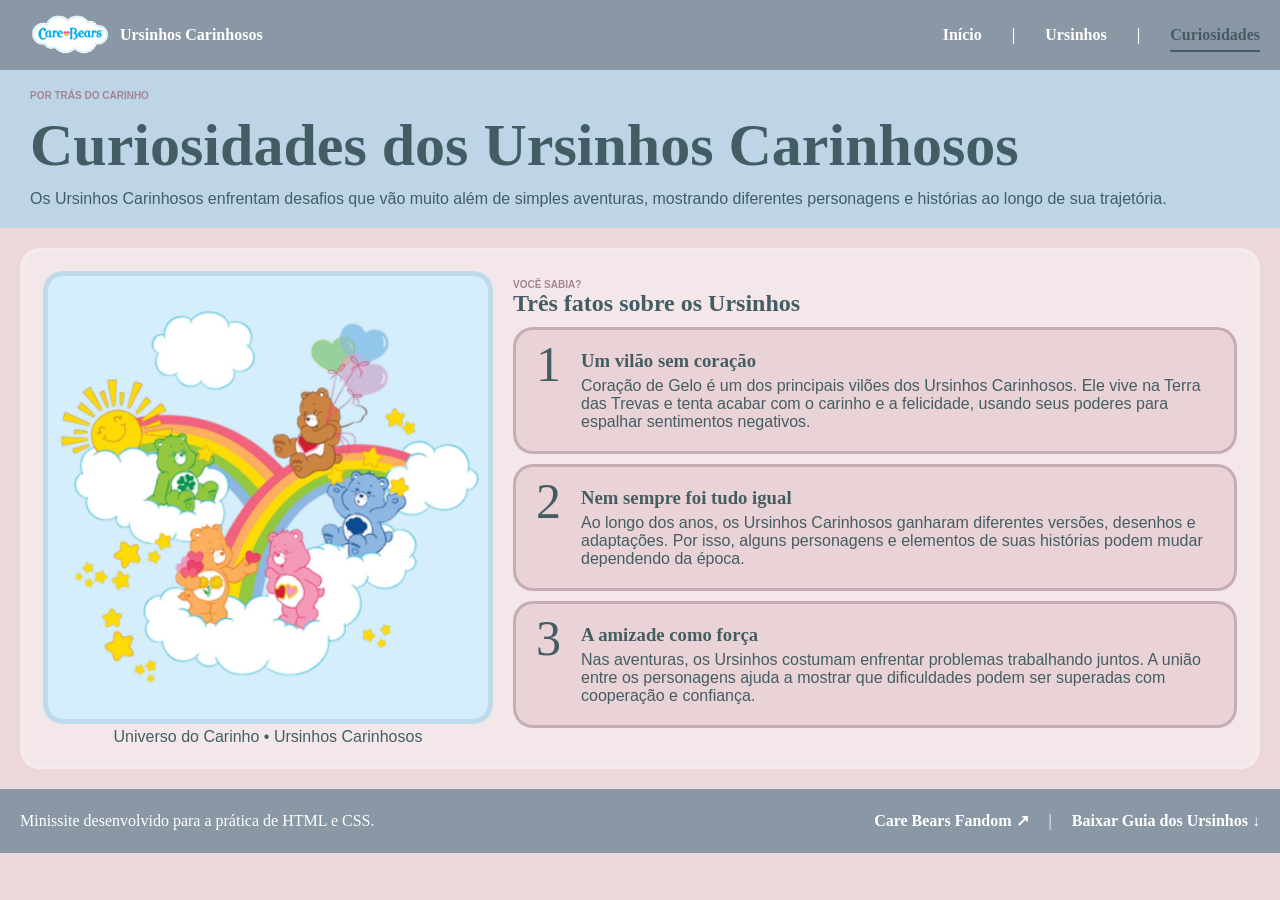
==== commit 68a88181: "feat: adiciona botão de curiosidades na página de ursinhos e muda imagem das curiosidades" ====
--- a/pages/curiosidades.html
+++ b/pages/curiosidades.html
@@ -30,8 +30,9 @@
                 </article>
             </section>
             <section id="area-curiosidades">
-                <section>
+                <section id="icone">
                     <img src="../assets/img/curiosidades.png" alt="Foto dos Ursinhos Carinhosos em um arco-íris."/>
+                    <p>Universo do Carinho • Ursinhos Carinhosos</p>
                 </section>
                 <section>
                     <article>
--- a/css/curiosidades.css
+++ b/css/curiosidades.css
@@ -88,15 +88,23 @@
     padding: 20px;
     border-radius: 20px;
     border-style: solid;
-    border-color: rgba(145, 180, 201, 0.7);
+    border-color: rgba(255, 255, 255, 0.2);
     margin: 20px;
     display: flex;
     gap: 20px;
     align-items: center;
 }
 
-#area-curiosidades img {
+#icone img {
     width: 450px;
+    border-radius: 20px;
+    padding: 5px;
+    background-color: rgba(170, 212, 236, 0.7);
+}
+
+#icone p {
+    text-align: center;
+    font-family: 'Segoe UI', Tahoma, Geneva, Verdana, sans-serif;
 }
 
 .curiosidade {
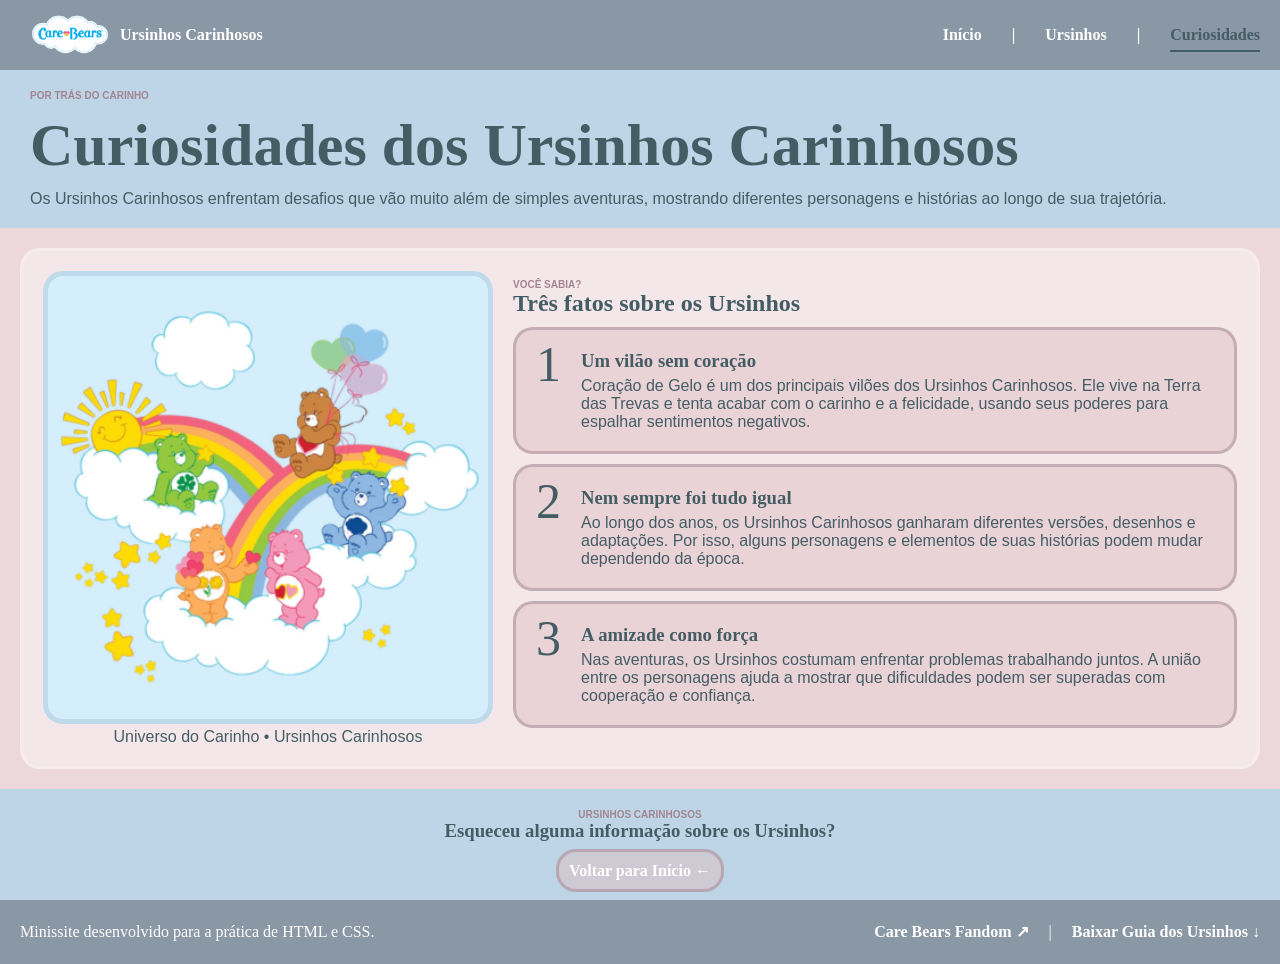
==== commit 871e4f5f: "feat: adiciona botão para voltar ao início na página de curiosidades" ====
--- a/pages/curiosidades.html
+++ b/pages/curiosidades.html
@@ -64,6 +64,11 @@
                     </section>
                 </section>
             </section>
+            <section id="ir-para-inicio">
+                <p class="letras_pequenas">Ursinhos Carinhosos</p>
+                <h3>Esqueceu alguma informação sobre os Ursinhos?</h3>
+                <a href="/">Voltar para Início ←</a>
+            </section>
         </main>
 
         <footer>
--- a/css/curiosidades.css
+++ b/css/curiosidades.css
@@ -111,13 +111,18 @@
     display: flex;
     gap: 20px;
     justify-content: center;
+    align-items: flex-start;
     background-color: rgb(223, 192, 196, 0.5);
     border-radius: 20px;
     border-style: solid;
     border-color: rgb(163, 133, 145, 0.5);
-    padding: 20px;
+    padding: 5px 20px ;
     margin-top: 10px;
     margin-bottom: 10px;
+}
+
+.curiosidade article {
+    padding: 15px 0;
 }
 
 .curiosidade p {
@@ -127,7 +132,29 @@
 
 .numero {
     font-size: 50px;
-    margin-top: -15px;
+}
+
+#ir-para-inicio {
+    text-align: center;
+    background-color: rgba(170, 212, 236, 0.7);
+    padding:20px;
+}
+
+#ir-para-inicio h3 {
+    margin-bottom: 20px;
+}
+
+#ir-para-inicio a {
+    font-weight: bold;
+    background-color: rgb(223, 192, 196, 0.5);
+    padding: 10px;
+    border-radius: 20px;
+    border-style: solid;
+    border-color: rgb(163, 133, 145, 0.5)
+}
+
+#ir-para-inicio a:hover {
+    color: rgb(163, 133, 145);
 }
 
 footer {
